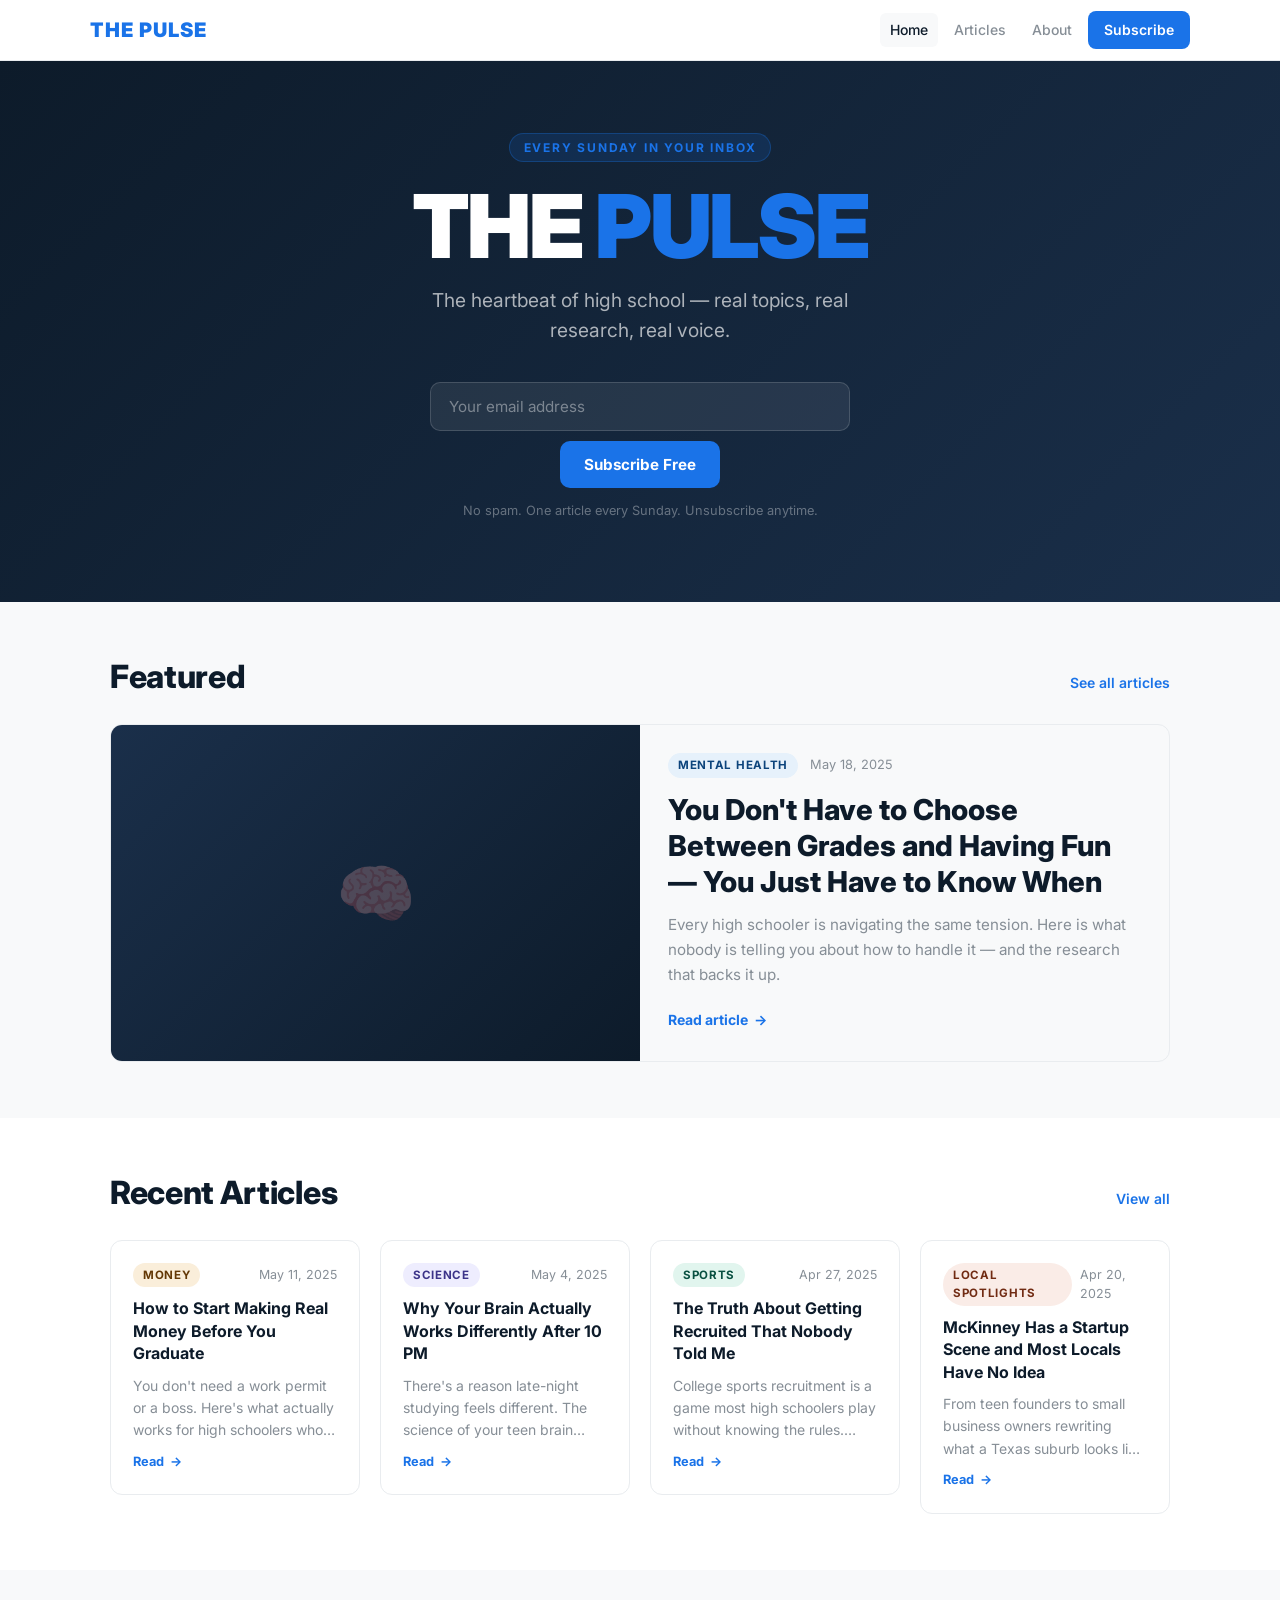
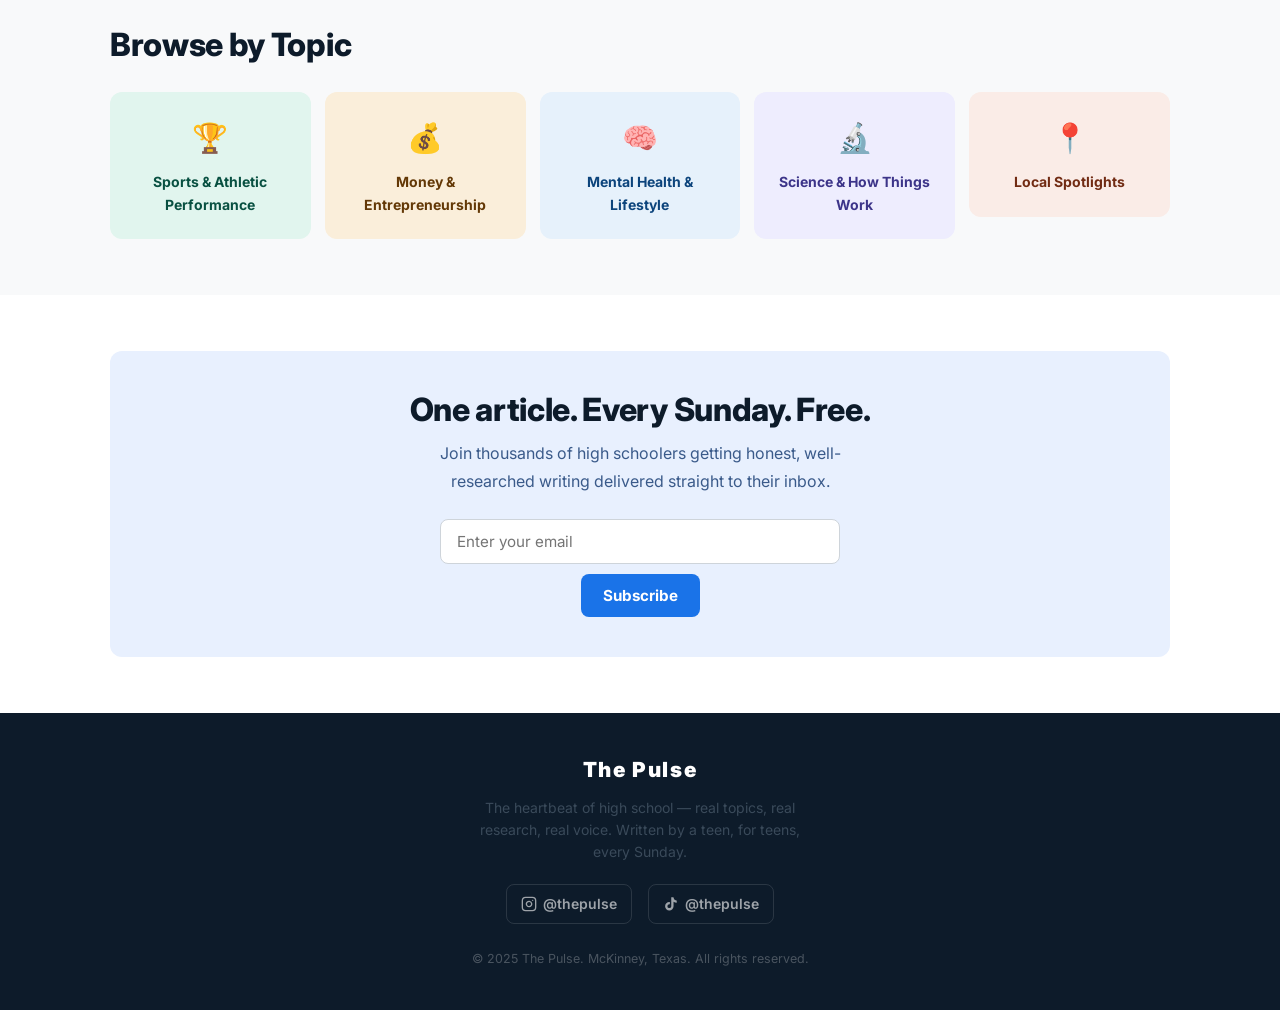
==== index.html @ 5f0cb760 "Launch The Pulse website" ====
<!DOCTYPE html>
<html lang="en">
<head>
  <meta charset="UTF-8" />
  <meta name="viewport" content="width=device-width, initial-scale=1.0" />
  <title>The Pulse — The heartbeat of high school</title>
  <meta name="description" content="Real topics, real research, real voice. The Pulse is a high school publication covering sports, money, mental health, science, and local spotlights." />
  <link rel="stylesheet" href="css/styles.css" />
</head>
<body>

  <!-- NAV -->
  <nav class="nav">
    <div class="nav__inner">
      <a href="index.html" class="nav__logo">The Pulse</a>
      <div class="nav__links">
        <a href="index.html">Home</a>
        <a href="articles.html">Articles</a>
        <a href="about.html">About</a>
        <a href="subscribe.html" class="nav__subscribe">Subscribe</a>
      </div>
      <button class="nav__hamburger" aria-label="Menu">
        <span></span><span></span><span></span>
      </button>
    </div>
    <div class="nav__mobile">
      <a href="index.html">Home</a>
      <a href="articles.html">Articles</a>
      <a href="about.html">About</a>
      <a href="subscribe.html" class="nav__subscribe">Subscribe Free</a>
    </div>
  </nav>

  <!-- HERO -->
  <section class="hero">
    <div class="hero__eyebrow">Every Sunday in your inbox</div>
    <h1 class="hero__title">THE <span>PULSE</span></h1>
    <p class="hero__tagline">The heartbeat of high school — real topics, real research, real voice.</p>
    <form class="hero__form" action="#" method="post">
      <input class="hero__input" type="email" placeholder="Your email address" required />
      <button class="hero__btn" type="submit">Subscribe Free</button>
    </form>
    <p class="hero__note">No spam. One article every Sunday. Unsubscribe anytime.</p>
  </section>

  <!-- FEATURED ARTICLE -->
  <section class="section" style="background: var(--gray-1);">
    <div class="container">
      <div class="section-header">
        <h2>Featured</h2>
        <a href="articles.html">See all articles</a>
      </div>
      <a href="articles/grades-and-fun.html" style="display:block;">
        <article class="featured-card">
          <div class="featured-card__img">
            <span class="featured-card__img-placeholder">🧠</span>
          </div>
          <div class="featured-card__body">
            <div class="featured-card__meta">
              <span class="tag tag--mental">Mental Health</span>
              <span class="featured-card__date">May 18, 2025</span>
            </div>
            <h3 class="featured-card__title">You Don't Have to Choose Between Grades and Having Fun — You Just Have to Know When</h3>
            <p class="featured-card__excerpt">Every high schooler is navigating the same tension. Here is what nobody is telling you about how to handle it — and the research that backs it up.</p>
            <span class="read-link">Read article</span>
          </div>
        </article>
      </a>
    </div>
  </section>

  <!-- RECENT ARTICLES GRID -->
  <section class="section">
    <div class="container">
      <div class="section-header">
        <h2>Recent Articles</h2>
        <a href="articles.html">View all</a>
      </div>
      <div class="article-grid">

        <a href="articles/making-money-in-high-school.html" style="display:block;">
          <article class="article-card">
            <div class="article-card__meta">
              <span class="tag tag--money">Money</span>
              <span class="article-card__date">May 11, 2025</span>
            </div>
            <h3 class="article-card__title">How to Start Making Real Money Before You Graduate</h3>
            <p class="article-card__excerpt">You don't need a work permit or a boss. Here's what actually works for high schoolers who want to earn on their own terms.</p>
            <span class="read-link">Read</span>
          </article>
        </a>

        <a href="articles/brain-at-night.html" style="display:block;">
          <article class="article-card">
            <div class="article-card__meta">
              <span class="tag tag--science">Science</span>
              <span class="article-card__date">May 4, 2025</span>
            </div>
            <h3 class="article-card__title">Why Your Brain Actually Works Differently After 10 PM</h3>
            <p class="article-card__excerpt">There's a reason late-night studying feels different. The science of your teen brain explains everything — including why you can't fall asleep.</p>
            <span class="read-link">Read</span>
          </article>
        </a>

        <a href="articles/sports-recruiting-truth.html" style="display:block;">
          <article class="article-card">
            <div class="article-card__meta">
              <span class="tag tag--sports">Sports</span>
              <span class="article-card__date">Apr 27, 2025</span>
            </div>
            <h3 class="article-card__title">The Truth About Getting Recruited That Nobody Told Me</h3>
            <p class="article-card__excerpt">College sports recruitment is a game most high schoolers play without knowing the rules. Here's what I found out talking to coaches and athletes.</p>
            <span class="read-link">Read</span>
          </article>
        </a>

        <a href="articles/mckinney-startup-scene.html" style="display:block;">
          <article class="article-card">
            <div class="article-card__meta">
              <span class="tag tag--local">Local Spotlights</span>
              <span class="article-card__date">Apr 20, 2025</span>
            </div>
            <h3 class="article-card__title">McKinney Has a Startup Scene and Most Locals Have No Idea</h3>
            <p class="article-card__excerpt">From teen founders to small business owners rewriting what a Texas suburb looks like — here's what's quietly building in our backyard.</p>
            <span class="read-link">Read</span>
          </article>
        </a>

      </div>
    </div>
  </section>

  <!-- CATEGORIES -->
  <section class="section" style="background: var(--gray-1);">
    <div class="container">
      <div class="section-header">
        <h2>Browse by Topic</h2>
      </div>
      <div class="category-grid">
        <a href="articles.html?category=sports">
          <div class="category-card category-card--sports">
            <div class="category-card__icon">🏆</div>
            <div class="category-card__name">Sports & Athletic Performance</div>
          </div>
        </a>
        <a href="articles.html?category=money">
          <div class="category-card category-card--money">
            <div class="category-card__icon">💰</div>
            <div class="category-card__name">Money & Entrepreneurship</div>
          </div>
        </a>
        <a href="articles.html?category=mental">
          <div class="category-card category-card--mental">
            <div class="category-card__icon">🧠</div>
            <div class="category-card__name">Mental Health & Lifestyle</div>
          </div>
        </a>
        <a href="articles.html?category=science">
          <div class="category-card category-card--science">
            <div class="category-card__icon">🔬</div>
            <div class="category-card__name">Science & How Things Work</div>
          </div>
        </a>
        <a href="articles.html?category=local">
          <div class="category-card category-card--local">
            <div class="category-card__icon">📍</div>
            <div class="category-card__name">Local Spotlights</div>
          </div>
        </a>
      </div>
    </div>
  </section>

  <!-- SUBSCRIBE STRIP -->
  <section class="section">
    <div class="container">
      <div class="subscribe-strip">
        <h2>One article. Every Sunday. Free.</h2>
        <p>Join thousands of high schoolers getting honest, well-researched writing delivered straight to their inbox.</p>
        <form class="inline-form" action="#" method="post">
          <input type="email" placeholder="Enter your email" required />
          <button class="btn-primary" type="submit">Subscribe</button>
        </form>
      </div>
    </div>
  </section>

  <!-- FOOTER -->
  <footer class="footer">
    <div class="footer__logo">The Pulse</div>
    <p class="footer__mission">The heartbeat of high school — real topics, real research, real voice. Written by a teen, for teens, every Sunday.</p>
    <div class="footer__socials">
      <a href="#">
        <svg width="16" height="16" viewBox="0 0 24 24" fill="none" stroke="currentColor" stroke-width="2" stroke-linecap="round" stroke-linejoin="round"><rect x="2" y="2" width="20" height="20" rx="5" ry="5"/><path d="M16 11.37A4 4 0 1 1 12.63 8 4 4 0 0 1 16 11.37z"/><line x1="17.5" y1="6.5" x2="17.51" y2="6.5"/></svg>
        @thepulse
      </a>
      <a href="#">
        <svg width="16" height="16" viewBox="0 0 24 24" fill="currentColor"><path d="M19.59 6.69a4.83 4.83 0 01-3.77-4.25V2h-3.45v13.67a2.89 2.89 0 01-2.88 2.5 2.89 2.89 0 01-2.89-2.89 2.89 2.89 0 012.89-2.89c.28 0 .54.04.79.1V9.01a6.33 6.33 0 00-.79-.05 6.34 6.34 0 00-6.34 6.34 6.34 6.34 0 006.34 6.34 6.34 6.34 0 006.33-6.34V8.69a8.18 8.18 0 004.78 1.52V6.76a4.85 4.85 0 01-1.01-.07z"/></svg>
        @thepulse
      </a>
    </div>
    <p class="footer__copy">© 2025 The Pulse. McKinney, Texas. All rights reserved.</p>
  </footer>

  <script src="js/main.js"></script>
</body>
</html>
---- css/styles.css ----
@import url('https://fonts.googleapis.com/css2?family=Inter:wght@300;400;500;600;700;800;900&display=swap');

/* ── Design Tokens ── */
:root {
  --blue:       #1A73E8;
  --blue-light: #E8F0FE;
  --dark:       #0D1B2A;
  --gray-1:     #F8F9FA;
  --gray-2:     #E9ECEF;
  --gray-3:     #CED4DA;
  --gray-4:     #868E96;
  --white:      #FFFFFF;

  /* Category tokens */
  --sports-bg:   #E1F5EE; --sports-text:   #085041;
  --money-bg:    #FAEEDA; --money-text:    #633806;
  --mental-bg:   #E6F1FB; --mental-text:   #0C447C;
  --science-bg:  #EEEDFE; --science-text:  #3C3489;
  --local-bg:    #FAECE7; --local-text:    #712B13;

  --font: 'Inter', -apple-system, BlinkMacSystemFont, sans-serif;
  --radius: 12px;
  --radius-sm: 8px;
  --shadow: 0 2px 12px rgba(13,27,42,.08);
  --shadow-hover: 0 8px 28px rgba(13,27,42,.14);
  --transition: 0.2s ease;
}

/* ── Reset ── */
*, *::before, *::after { box-sizing: border-box; margin: 0; padding: 0; }
html { scroll-behavior: smooth; }
body {
  font-family: var(--font);
  background: var(--white);
  color: var(--dark);
  line-height: 1.6;
  -webkit-font-smoothing: antialiased;
}
img { max-width: 100%; display: block; }
a { color: inherit; text-decoration: none; }
ul { list-style: none; }
button { cursor: pointer; font-family: var(--font); border: none; background: none; }

/* ── Typography ── */
h1 { font-size: clamp(2rem, 6vw, 3.5rem); font-weight: 900; line-height: 1.1; letter-spacing: -0.02em; }
h2 { font-size: clamp(1.4rem, 3vw, 2rem);  font-weight: 800; line-height: 1.2; letter-spacing: -0.01em; }
h3 { font-size: clamp(1.1rem, 2.5vw, 1.35rem); font-weight: 700; line-height: 1.3; }
h4 { font-size: 1rem; font-weight: 600; }
p  { font-size: 1rem; line-height: 1.75; color: #3a4a5a; }

/* ── Layout Helpers ── */
.container { width: 100%; max-width: 1100px; margin: 0 auto; padding: 0 20px; }
.section    { padding: 56px 0; }
.section-sm { padding: 36px 0; }

/* ══════════════════════════════════
   NAV
══════════════════════════════════ */
.nav {
  position: sticky;
  top: 0;
  z-index: 100;
  background: var(--white);
  border-bottom: 1px solid var(--gray-2);
  padding: 0 20px;
}
.nav__inner {
  max-width: 1100px;
  margin: 0 auto;
  height: 60px;
  display: flex;
  align-items: center;
  justify-content: space-between;
}
.nav__logo {
  font-size: 1.25rem;
  font-weight: 900;
  letter-spacing: 0.05em;
  color: var(--blue);
  text-transform: uppercase;
}
.nav__links {
  display: flex;
  align-items: center;
  gap: 6px;
}
.nav__links a {
  font-size: 0.875rem;
  font-weight: 500;
  color: var(--gray-4);
  padding: 6px 10px;
  border-radius: 6px;
  transition: color var(--transition), background var(--transition);
}
.nav__links a:hover,
.nav__links a.active { color: var(--dark); background: var(--gray-1); }
.nav__subscribe {
  background: var(--blue);
  color: var(--white) !important;
  padding: 8px 16px !important;
  border-radius: 8px !important;
  font-weight: 600 !important;
  font-size: 0.875rem;
  transition: opacity var(--transition) !important;
}
.nav__subscribe:hover { opacity: 0.88; background: var(--blue) !important; color: var(--white) !important; }

/* Hamburger */
.nav__hamburger {
  display: none;
  flex-direction: column;
  gap: 5px;
  padding: 8px;
  background: none;
  border: none;
}
.nav__hamburger span {
  display: block;
  width: 22px;
  height: 2px;
  background: var(--dark);
  border-radius: 2px;
  transition: all 0.3s ease;
}
.nav__mobile {
  display: none;
  flex-direction: column;
  gap: 4px;
  padding: 12px 0 16px;
  border-top: 1px solid var(--gray-2);
}
.nav__mobile a {
  font-size: 0.95rem;
  font-weight: 500;
  color: var(--dark);
  padding: 10px 4px;
  border-bottom: 1px solid var(--gray-1);
}
.nav__mobile .nav__subscribe {
  margin-top: 8px;
  text-align: center;
  padding: 12px 16px !important;
  border-radius: 8px !important;
}
.nav__mobile.open { display: flex; }

@media (max-width: 680px) {
  .nav__links { display: none; }
  .nav__hamburger { display: flex; }
}

/* ══════════════════════════════════
   HERO
══════════════════════════════════ */
.hero {
  background: linear-gradient(135deg, #0D1B2A 0%, #1a2f4a 100%);
  color: var(--white);
  padding: 72px 20px 80px;
  text-align: center;
}
.hero__eyebrow {
  display: inline-block;
  font-size: 0.75rem;
  font-weight: 700;
  letter-spacing: 0.15em;
  text-transform: uppercase;
  color: var(--blue);
  background: rgba(26,115,232,.15);
  border: 1px solid rgba(26,115,232,.3);
  border-radius: 100px;
  padding: 4px 14px;
  margin-bottom: 20px;
}
.hero__title {
  font-size: clamp(2.8rem, 10vw, 5.5rem);
  font-weight: 900;
  letter-spacing: -0.03em;
  line-height: 1;
  margin-bottom: 16px;
}
.hero__title span { color: var(--blue); }
.hero__tagline {
  font-size: clamp(0.95rem, 2.5vw, 1.2rem);
  color: rgba(255,255,255,.65);
  max-width: 480px;
  margin: 0 auto 36px;
  font-weight: 400;
  line-height: 1.55;
}
.hero__form {
  display: flex;
  gap: 10px;
  max-width: 420px;
  margin: 0 auto;
  flex-wrap: wrap;
  justify-content: center;
}
.hero__input {
  flex: 1 1 220px;
  padding: 14px 18px;
  border-radius: 10px;
  border: 1.5px solid rgba(255,255,255,.15);
  background: rgba(255,255,255,.08);
  color: var(--white);
  font-size: 0.95rem;
  font-family: var(--font);
  outline: none;
  transition: border-color var(--transition);
}
.hero__input::placeholder { color: rgba(255,255,255,.4); }
.hero__input:focus { border-color: var(--blue); }
.hero__btn {
  padding: 14px 24px;
  background: var(--blue);
  color: var(--white);
  border-radius: 10px;
  font-weight: 700;
  font-size: 0.95rem;
  white-space: nowrap;
  transition: opacity var(--transition), transform var(--transition);
}
.hero__btn:hover { opacity: 0.9; transform: translateY(-1px); }
.hero__note {
  margin-top: 12px;
  font-size: 0.8rem;
  color: rgba(255,255,255,.35);
}

/* ══════════════════════════════════
   SECTION HEADERS
══════════════════════════════════ */
.section-header {
  display: flex;
  align-items: baseline;
  justify-content: space-between;
  margin-bottom: 28px;
  gap: 12px;
}
.section-header h2 { flex-shrink: 0; }
.section-header a {
  font-size: 0.875rem;
  font-weight: 600;
  color: var(--blue);
  white-space: nowrap;
}
.section-header a:hover { text-decoration: underline; }

/* ══════════════════════════════════
   CATEGORY TAG
══════════════════════════════════ */
.tag {
  display: inline-block;
  font-size: 0.72rem;
  font-weight: 700;
  letter-spacing: 0.06em;
  text-transform: uppercase;
  padding: 3px 10px;
  border-radius: 100px;
}
.tag--sports  { background: var(--sports-bg);  color: var(--sports-text); }
.tag--money   { background: var(--money-bg);   color: var(--money-text);  }
.tag--mental  { background: var(--mental-bg);  color: var(--mental-text); }
.tag--science { background: var(--science-bg); color: var(--science-text);}
.tag--local   { background: var(--local-bg);   color: var(--local-text);  }

/* ══════════════════════════════════
   FEATURED ARTICLE CARD
══════════════════════════════════ */
.featured-card {
  background: var(--gray-1);
  border-radius: var(--radius);
  overflow: hidden;
  display: grid;
  grid-template-columns: 1fr;
  border: 1px solid var(--gray-2);
  transition: box-shadow var(--transition), transform var(--transition);
}
.featured-card:hover { box-shadow: var(--shadow-hover); transform: translateY(-2px); }
.featured-card__img {
  width: 100%;
  aspect-ratio: 16/7;
  background: linear-gradient(135deg, #1a2f4a 0%, #0D1B2A 100%);
  display: flex;
  align-items: center;
  justify-content: center;
  overflow: hidden;
}
.featured-card__img-placeholder {
  font-size: 4rem;
  opacity: 0.25;
}
.featured-card__body {
  padding: 28px;
}
.featured-card__meta {
  display: flex;
  align-items: center;
  gap: 12px;
  margin-bottom: 14px;
}
.featured-card__date { font-size: 0.8rem; color: var(--gray-4); }
.featured-card__title {
  font-size: clamp(1.3rem, 3vw, 1.8rem);
  font-weight: 800;
  line-height: 1.25;
  margin-bottom: 12px;
  color: var(--dark);
}
.featured-card__excerpt {
  font-size: 0.95rem;
  color: var(--gray-4);
  line-height: 1.65;
  margin-bottom: 20px;
}
.read-link {
  display: inline-flex;
  align-items: center;
  gap: 6px;
  font-size: 0.875rem;
  font-weight: 700;
  color: var(--blue);
}
.read-link:hover { text-decoration: underline; }
.read-link::after { content: '→'; }

@media (min-width: 720px) {
  .featured-card {
    grid-template-columns: 1fr 1fr;
  }
  .featured-card__img { aspect-ratio: auto; min-height: 260px; }
}

/* ══════════════════════════════════
   ARTICLE GRID
══════════════════════════════════ */
.article-grid {
  display: grid;
  grid-template-columns: 1fr;
  gap: 20px;
}
@media (min-width: 540px)  { .article-grid { grid-template-columns: repeat(2, 1fr); } }
@media (min-width: 900px)  { .article-grid { grid-template-columns: repeat(4, 1fr); } }

.article-card {
  background: var(--white);
  border: 1px solid var(--gray-2);
  border-radius: var(--radius);
  padding: 22px;
  display: flex;
  flex-direction: column;
  gap: 10px;
  transition: box-shadow var(--transition), transform var(--transition);
  cursor: pointer;
}
.article-card:hover { box-shadow: var(--shadow-hover); transform: translateY(-2px); }
.article-card__meta {
  display: flex;
  align-items: center;
  justify-content: space-between;
  gap: 8px;
}
.article-card__date { font-size: 0.78rem; color: var(--gray-4); }
.article-card__title {
  font-size: 1rem;
  font-weight: 700;
  line-height: 1.4;
  color: var(--dark);
}
.article-card__excerpt {
  font-size: 0.875rem;
  color: var(--gray-4);
  line-height: 1.6;
  display: -webkit-box;
  -webkit-line-clamp: 3;
  -webkit-box-orient: vertical;
  overflow: hidden;
  flex: 1;
}
.article-card .read-link { margin-top: auto; font-size: 0.8rem; }

/* ══════════════════════════════════
   CATEGORY CARDS
══════════════════════════════════ */
.category-grid {
  display: grid;
  grid-template-columns: repeat(2, 1fr);
  gap: 14px;
}
@media (min-width: 540px)  { .category-grid { grid-template-columns: repeat(3, 1fr); } }
@media (min-width: 800px)  { .category-grid { grid-template-columns: repeat(5, 1fr); } }

.category-card {
  border-radius: var(--radius);
  padding: 22px 18px;
  cursor: pointer;
  transition: transform var(--transition), box-shadow var(--transition);
  text-align: center;
  border: 1.5px solid transparent;
}
.category-card:hover { transform: translateY(-3px); box-shadow: var(--shadow-hover); }
.category-card__icon { font-size: 1.8rem; margin-bottom: 10px; }
.category-card__name { font-size: 0.875rem; font-weight: 700; }

.category-card--sports  { background: var(--sports-bg);  color: var(--sports-text); }
.category-card--money   { background: var(--money-bg);   color: var(--money-text);  }
.category-card--mental  { background: var(--mental-bg);  color: var(--mental-text); }
.category-card--science { background: var(--science-bg); color: var(--science-text);}
.category-card--local   { background: var(--local-bg);   color: var(--local-text);  }

/* ══════════════════════════════════
   SUBSCRIBE STRIP
══════════════════════════════════ */
.subscribe-strip {
  background: var(--blue-light);
  border-radius: var(--radius);
  padding: 40px 32px;
  text-align: center;
}
.subscribe-strip h2 { color: var(--dark); margin-bottom: 10px; }
.subscribe-strip p  { color: #3a5a8a; margin-bottom: 24px; max-width: 440px; margin-left: auto; margin-right: auto; }
.subscribe-strip .inline-form {
  display: flex;
  gap: 10px;
  max-width: 400px;
  margin: 0 auto;
  flex-wrap: wrap;
  justify-content: center;
}
.inline-form input {
  flex: 1 1 200px;
  padding: 12px 16px;
  border: 1.5px solid var(--gray-3);
  border-radius: 8px;
  font-size: 0.95rem;
  font-family: var(--font);
  outline: none;
  transition: border-color var(--transition);
}
.inline-form input:focus { border-color: var(--blue); }
.btn-primary {
  padding: 12px 22px;
  background: var(--blue);
  color: var(--white);
  border-radius: 8px;
  font-weight: 700;
  font-size: 0.95rem;
  transition: opacity var(--transition);
  white-space: nowrap;
}
.btn-primary:hover { opacity: 0.88; }

/* ══════════════════════════════════
   FOOTER
══════════════════════════════════ */
.footer {
  background: var(--dark);
  color: rgba(255,255,255,.5);
  padding: 40px 20px;
  text-align: center;
}
.footer__logo {
  font-size: 1.3rem;
  font-weight: 900;
  letter-spacing: 0.08em;
  color: var(--white);
  margin-bottom: 10px;
}
.footer__mission {
  font-size: 0.875rem;
  max-width: 360px;
  margin: 0 auto 20px;
  line-height: 1.6;
}
.footer__socials {
  display: flex;
  gap: 16px;
  justify-content: center;
  margin-bottom: 24px;
}
.footer__socials a {
  display: flex;
  align-items: center;
  gap: 6px;
  font-size: 0.875rem;
  font-weight: 600;
  color: rgba(255,255,255,.6);
  padding: 8px 14px;
  border: 1px solid rgba(255,255,255,.12);
  border-radius: 8px;
  transition: color var(--transition), border-color var(--transition);
}
.footer__socials a:hover { color: var(--white); border-color: rgba(255,255,255,.3); }
.footer__copy {
  font-size: 0.78rem;
  color: rgba(255,255,255,.25);
}

/* ══════════════════════════════════
   ARTICLES PAGE
══════════════════════════════════ */
.page-header {
  background: var(--gray-1);
  border-bottom: 1px solid var(--gray-2);
  padding: 40px 20px 0;
}
.page-header__inner {
  max-width: 1100px;
  margin: 0 auto;
}
.page-header h1 { font-size: clamp(1.6rem, 4vw, 2.4rem); margin-bottom: 6px; }
.page-header p  { color: var(--gray-4); margin-bottom: 28px; }

.filter-bar {
  display: flex;
  gap: 8px;
  flex-wrap: wrap;
  padding-bottom: 0;
  overflow-x: auto;
  scrollbar-width: none;
}
.filter-bar::-webkit-scrollbar { display: none; }
.filter-btn {
  padding: 8px 16px;
  border-radius: 100px;
  font-size: 0.8rem;
  font-weight: 600;
  border: 1.5px solid var(--gray-3);
  background: var(--white);
  color: var(--dark);
  transition: all var(--transition);
  white-space: nowrap;
  cursor: pointer;
}
.filter-btn.active,
.filter-btn:hover { border-color: var(--blue); background: var(--blue-light); color: var(--blue); }

.search-bar {
  display: flex;
  align-items: center;
  gap: 10px;
  max-width: 420px;
  background: var(--white);
  border: 1.5px solid var(--gray-3);
  border-radius: 10px;
  padding: 10px 16px;
  margin-bottom: 28px;
  transition: border-color var(--transition);
}
.search-bar:focus-within { border-color: var(--blue); }
.search-bar svg { flex-shrink: 0; color: var(--gray-4); }
.search-bar input {
  border: none;
  outline: none;
  font-family: var(--font);
  font-size: 0.95rem;
  width: 100%;
  color: var(--dark);
}
.search-bar input::placeholder { color: var(--gray-4); }

.filter-tabs-wrapper {
  display: flex;
  flex-direction: column;
  gap: 16px;
  padding: 20px 0;
}

.articles-list {
  display: grid;
  grid-template-columns: 1fr;
  gap: 20px;
}
@media (min-width: 600px)  { .articles-list { grid-template-columns: repeat(2, 1fr); } }
@media (min-width: 900px)  { .articles-list { grid-template-columns: repeat(3, 1fr); } }

.no-results {
  text-align: center;
  padding: 60px 20px;
  color: var(--gray-4);
  font-size: 1rem;
  display: none;
}

/* ══════════════════════════════════
   ARTICLE PAGE
══════════════════════════════════ */
.article-page {
  max-width: 700px;
  margin: 0 auto;
  padding: 40px 20px 80px;
}
.article-page__back {
  display: inline-flex;
  align-items: center;
  gap: 6px;
  font-size: 0.875rem;
  font-weight: 600;
  color: var(--gray-4);
  margin-bottom: 28px;
  transition: color var(--transition);
}
.article-page__back:hover { color: var(--dark); }
.article-page__back::before { content: '←'; }

.article-page__meta {
  display: flex;
  align-items: center;
  gap: 12px;
  margin-bottom: 20px;
  flex-wrap: wrap;
}
.article-page__date { font-size: 0.875rem; color: var(--gray-4); }
.article-page__title {
  font-size: clamp(1.6rem, 5vw, 2.6rem);
  font-weight: 900;
  line-height: 1.15;
  letter-spacing: -0.02em;
  margin-bottom: 18px;
  color: var(--dark);
}
.article-page__byline {
  font-size: 0.875rem;
  color: var(--gray-4);
  font-weight: 500;
  padding-bottom: 28px;
  border-bottom: 1px solid var(--gray-2);
  margin-bottom: 32px;
}
.article-page__byline strong { color: var(--dark); }
.article-page__hero-img {
  width: 100%;
  aspect-ratio: 16/9;
  background: linear-gradient(135deg, #1a2f4a 0%, #0D1B2A 100%);
  border-radius: var(--radius);
  display: flex;
  align-items: center;
  justify-content: center;
  font-size: 5rem;
  opacity: 0.6;
  margin-bottom: 36px;
  overflow: hidden;
}

.article-body h2 { margin: 36px 0 14px; }
.article-body h3 { margin: 28px 0 10px; }
.article-body p  { margin-bottom: 22px; font-size: 1.05rem; line-height: 1.8; color: #2a3a4a; }
.article-body ul, .article-body ol { margin: 0 0 22px 24px; }
.article-body li { font-size: 1.05rem; line-height: 1.8; color: #2a3a4a; margin-bottom: 6px; }
.article-body blockquote {
  border-left: 4px solid var(--blue);
  padding: 16px 20px;
  background: var(--blue-light);
  border-radius: 0 8px 8px 0;
  margin: 28px 0;
  font-style: italic;
  color: #0C447C;
}

.sources-section {
  margin-top: 52px;
  padding-top: 28px;
  border-top: 1px solid var(--gray-2);
}
.sources-section h3 { margin-bottom: 16px; color: var(--dark); }
.sources-section ol { padding-left: 20px; }
.sources-section li { font-size: 0.875rem; color: var(--gray-4); margin-bottom: 8px; line-height: 1.6; }
.sources-section a { color: var(--blue); }
.sources-section a:hover { text-decoration: underline; }

.related-section {
  margin-top: 52px;
  padding-top: 28px;
  border-top: 1px solid var(--gray-2);
}
.related-section h3 { margin-bottom: 20px; }
.related-grid {
  display: grid;
  grid-template-columns: 1fr;
  gap: 14px;
}
@media (min-width: 500px) { .related-grid { grid-template-columns: repeat(2, 1fr); } }

.article-subscribe-strip {
  margin-top: 52px;
  background: var(--dark);
  border-radius: var(--radius);
  padding: 36px 28px;
  text-align: center;
  color: var(--white);
}
.article-subscribe-strip p {
  color: rgba(255,255,255,.65);
  margin-bottom: 20px;
  font-size: 0.95rem;
}
.article-subscribe-strip h3 { color: var(--white); margin-bottom: 8px; font-size: 1.2rem; }
.article-subscribe-strip .inline-form input {
  background: rgba(255,255,255,.08);
  border-color: rgba(255,255,255,.15);
  color: var(--white);
}
.article-subscribe-strip .inline-form input::placeholder { color: rgba(255,255,255,.4); }
.article-subscribe-strip .inline-form input:focus { border-color: var(--blue); }

/* ══════════════════════════════════
   ABOUT PAGE
══════════════════════════════════ */
.about-page {
  max-width: 740px;
  margin: 0 auto;
  padding: 56px 20px 80px;
}
.about-page .photo-placeholder {
  width: 120px;
  height: 120px;
  border-radius: 50%;
  background: var(--gray-2);
  display: flex;
  align-items: center;
  justify-content: center;
  font-size: 3rem;
  margin-bottom: 28px;
  border: 3px solid var(--gray-3);
}
.about-intro { font-size: 1.15rem; font-weight: 700; line-height: 1.5; margin-bottom: 32px; color: var(--dark); }
.about-page h2 { margin: 48px 0 18px; }
.about-page p  { margin-bottom: 18px; }
.about-page .category-list { display: flex; flex-direction: column; gap: 12px; margin-bottom: 32px; }
.about-page .category-item {
  display: flex;
  align-items: flex-start;
  gap: 14px;
  padding: 16px 18px;
  border-radius: var(--radius-sm);
  border: 1px solid var(--gray-2);
}
.about-page .category-item .tag { flex-shrink: 0; margin-top: 2px; }
.about-page .category-item p  { margin: 0; font-size: 0.925rem; }

.about-cta { display: flex; gap: 14px; flex-wrap: wrap; margin-top: 36px; }
.btn-secondary {
  padding: 12px 22px;
  border: 2px solid var(--dark);
  border-radius: 8px;
  font-weight: 700;
  font-size: 0.95rem;
  color: var(--dark);
  transition: all var(--transition);
}
.btn-secondary:hover { background: var(--dark); color: var(--white); }
.btn-social {
  padding: 12px 22px;
  border: 2px solid var(--gray-3);
  border-radius: 8px;
  font-weight: 600;
  font-size: 0.9rem;
  color: var(--dark);
  display: flex;
  align-items: center;
  gap: 8px;
  transition: all var(--transition);
}
.btn-social:hover { border-color: var(--dark); }

/* ══════════════════════════════════
   SUBSCRIBE PAGE
══════════════════════════════════ */
.subscribe-page {
  min-height: calc(100vh - 60px);
  display: flex;
  align-items: center;
  justify-content: center;
  padding: 60px 20px;
  background: var(--gray-1);
}
.subscribe-card {
  background: var(--white);
  border: 1px solid var(--gray-2);
  border-radius: 16px;
  padding: 52px 44px;
  max-width: 500px;
  width: 100%;
  text-align: center;
  box-shadow: var(--shadow);
}
@media (max-width: 500px) { .subscribe-card { padding: 36px 24px; } }
.subscribe-card__logo {
  font-size: 1rem;
  font-weight: 900;
  letter-spacing: 0.1em;
  color: var(--blue);
  text-transform: uppercase;
  margin-bottom: 8px;
}
.subscribe-card h1 {
  font-size: clamp(1.5rem, 4vw, 2rem);
  margin-bottom: 14px;
}
.subscribe-card__perks {
  text-align: left;
  margin: 24px 0;
  display: flex;
  flex-direction: column;
  gap: 10px;
}
.subscribe-card__perk {
  display: flex;
  align-items: flex-start;
  gap: 12px;
  font-size: 0.925rem;
  color: #3a4a5a;
}
.subscribe-card__perk-icon {
  width: 22px;
  height: 22px;
  background: var(--blue-light);
  border-radius: 50%;
  display: flex;
  align-items: center;
  justify-content: center;
  flex-shrink: 0;
  color: var(--blue);
  font-size: 0.75rem;
  font-weight: 700;
  margin-top: 1px;
}
.subscribe-form {
  display: flex;
  flex-direction: column;
  gap: 12px;
  margin-top: 24px;
}
.subscribe-form input {
  padding: 14px 18px;
  border: 1.5px solid var(--gray-3);
  border-radius: 10px;
  font-size: 1rem;
  font-family: var(--font);
  outline: none;
  transition: border-color var(--transition);
  text-align: center;
}
.subscribe-form input:focus { border-color: var(--blue); }
.subscribe-form .btn-primary {
  padding: 15px;
  font-size: 1rem;
  border-radius: 10px;
  width: 100%;
}
.subscribe-next {
  margin-top: 14px;
  font-size: 0.8rem;
  color: var(--gray-4);
  line-height: 1.5;
}

/* Success state */
.success-msg {
  display: none;
  flex-direction: column;
  align-items: center;
  gap: 12px;
  padding: 20px;
}
.success-msg__icon {
  font-size: 2.5rem;
  width: 72px;
  height: 72px;
  background: #E1F5EE;
  border-radius: 50%;
  display: flex;
  align-items: center;
  justify-content: center;
}
.success-msg h3 { font-size: 1.3rem; }
.success-msg p  { color: var(--gray-4); font-size: 0.925rem; }

/* ══════════════════════════════════
   UTILITIES
══════════════════════════════════ */
.divider { height: 1px; background: var(--gray-2); margin: 0; }
.mt-8  { margin-top: 8px; }
.mt-16 { margin-top: 16px; }
.hidden { display: none !important; }

/* Fade in animation */
@keyframes fadeUp {
  from { opacity: 0; transform: translateY(16px); }
  to   { opacity: 1; transform: translateY(0); }
}
.fade-up { animation: fadeUp 0.4s ease forwards; }
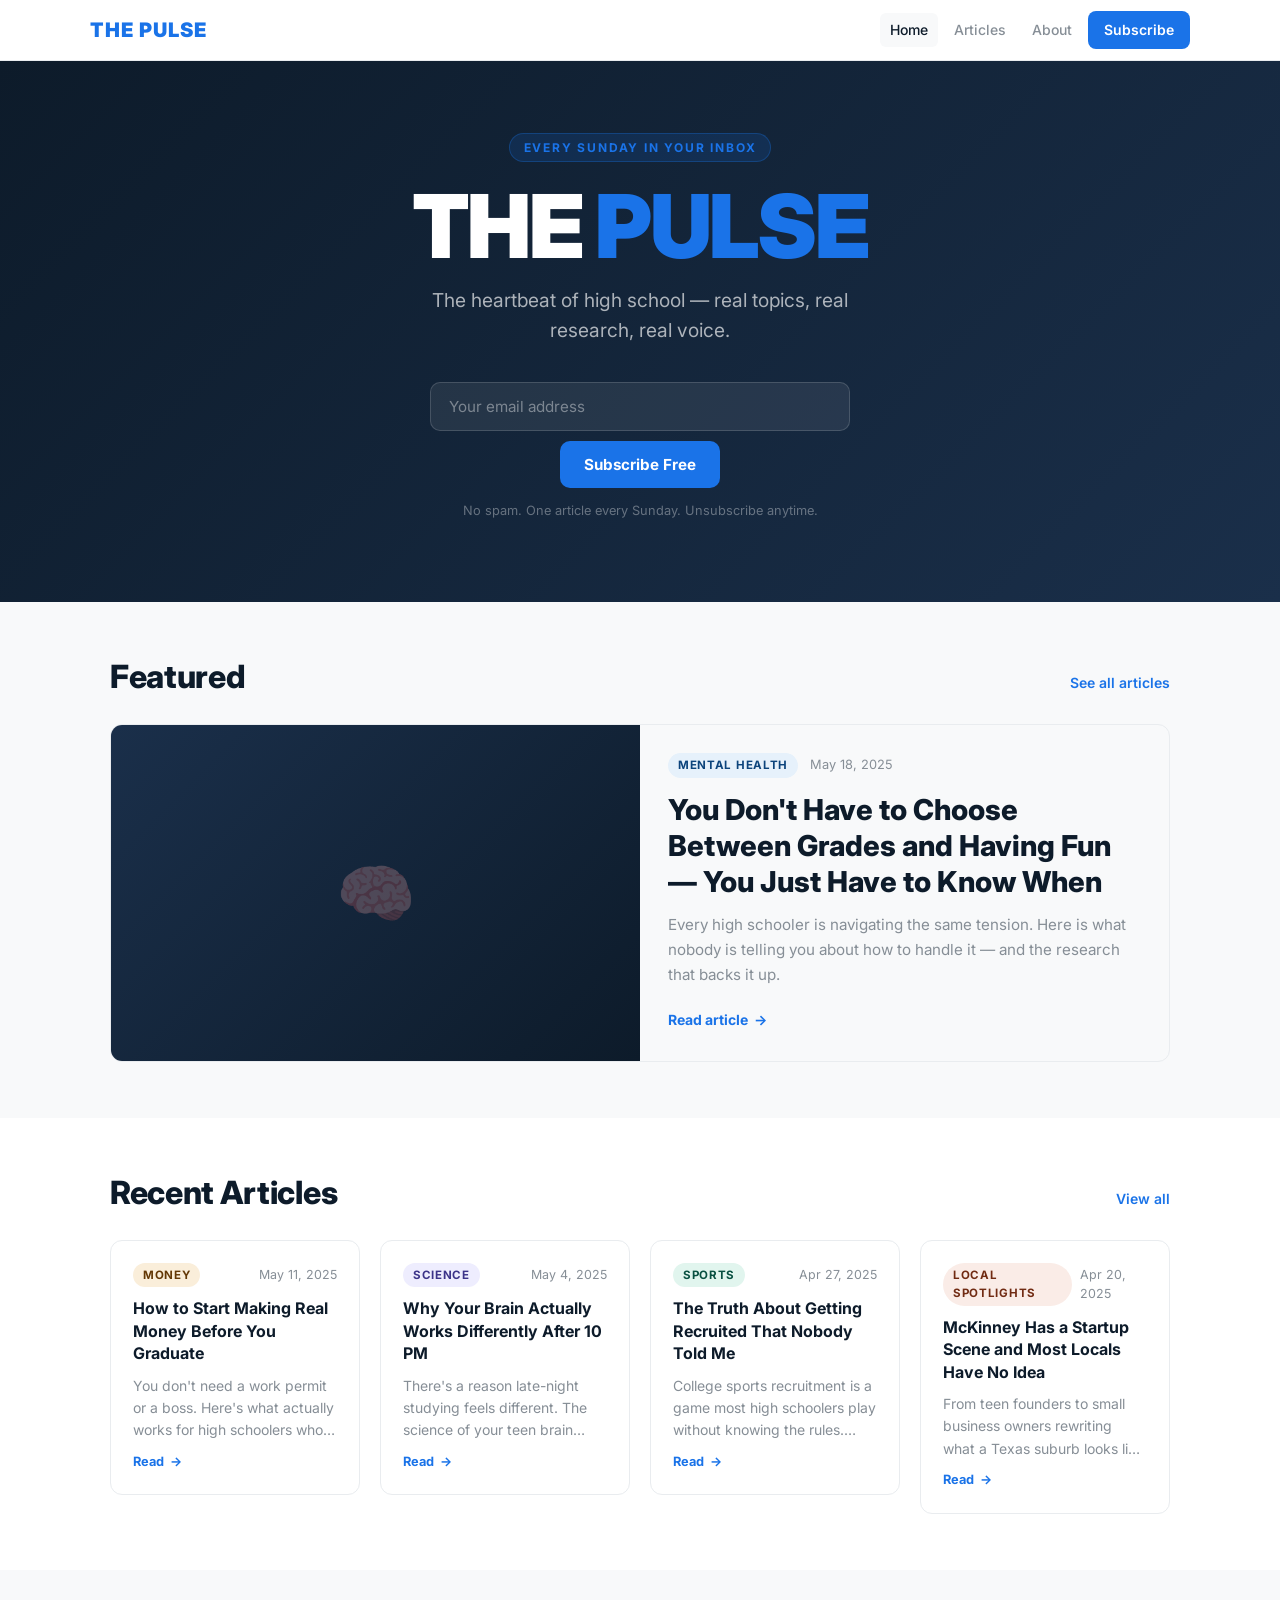
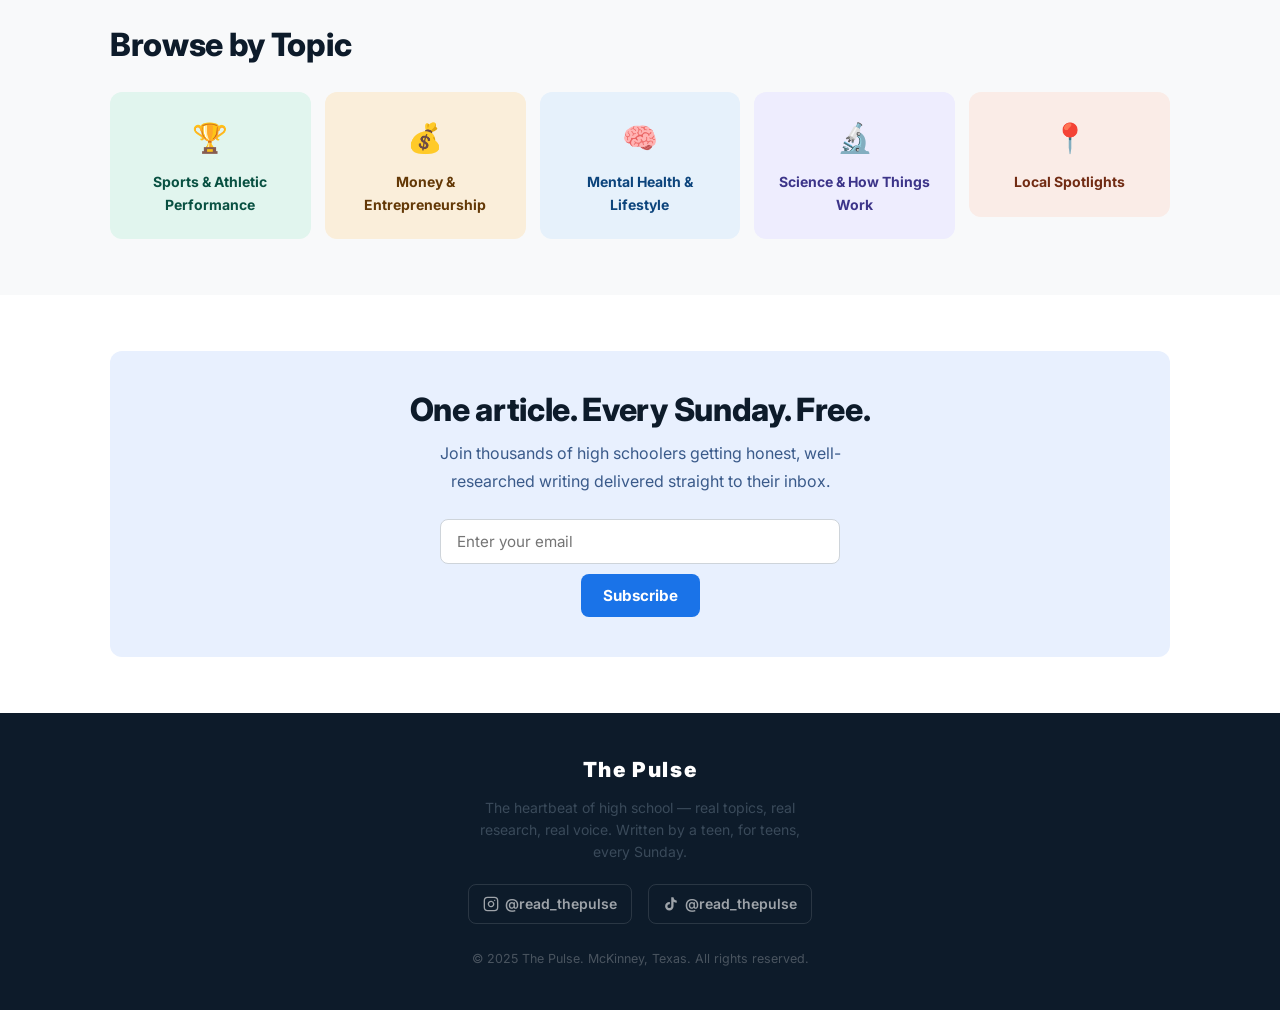
==== commit 3fd38c87: "Fix dead links and subscribe forms - Wire Instagram/TikTok buttons to @read_thepulse across all page" ====
--- a/index.html
+++ b/index.html
@@ -190,13 +190,13 @@
     <div class="footer__logo">The Pulse</div>
     <p class="footer__mission">The heartbeat of high school — real topics, real research, real voice. Written by a teen, for teens, every Sunday.</p>
     <div class="footer__socials">
-      <a href="#">
+      <a href="https://www.instagram.com/read_thepulse/" target="_blank" rel="noopener">
         <svg width="16" height="16" viewBox="0 0 24 24" fill="none" stroke="currentColor" stroke-width="2" stroke-linecap="round" stroke-linejoin="round"><rect x="2" y="2" width="20" height="20" rx="5" ry="5"/><path d="M16 11.37A4 4 0 1 1 12.63 8 4 4 0 0 1 16 11.37z"/><line x1="17.5" y1="6.5" x2="17.51" y2="6.5"/></svg>
-        @thepulse
+        @read_thepulse
       </a>
-      <a href="#">
+      <a href="https://www.tiktok.com/@read_thepulse" target="_blank" rel="noopener">
         <svg width="16" height="16" viewBox="0 0 24 24" fill="currentColor"><path d="M19.59 6.69a4.83 4.83 0 01-3.77-4.25V2h-3.45v13.67a2.89 2.89 0 01-2.88 2.5 2.89 2.89 0 01-2.89-2.89 2.89 2.89 0 012.89-2.89c.28 0 .54.04.79.1V9.01a6.33 6.33 0 00-.79-.05 6.34 6.34 0 00-6.34 6.34 6.34 6.34 0 006.34 6.34 6.34 6.34 0 006.33-6.34V8.69a8.18 8.18 0 004.78 1.52V6.76a4.85 4.85 0 01-1.01-.07z"/></svg>
-        @thepulse
+        @read_thepulse
       </a>
     </div>
     <p class="footer__copy">© 2025 The Pulse. McKinney, Texas. All rights reserved.</p>
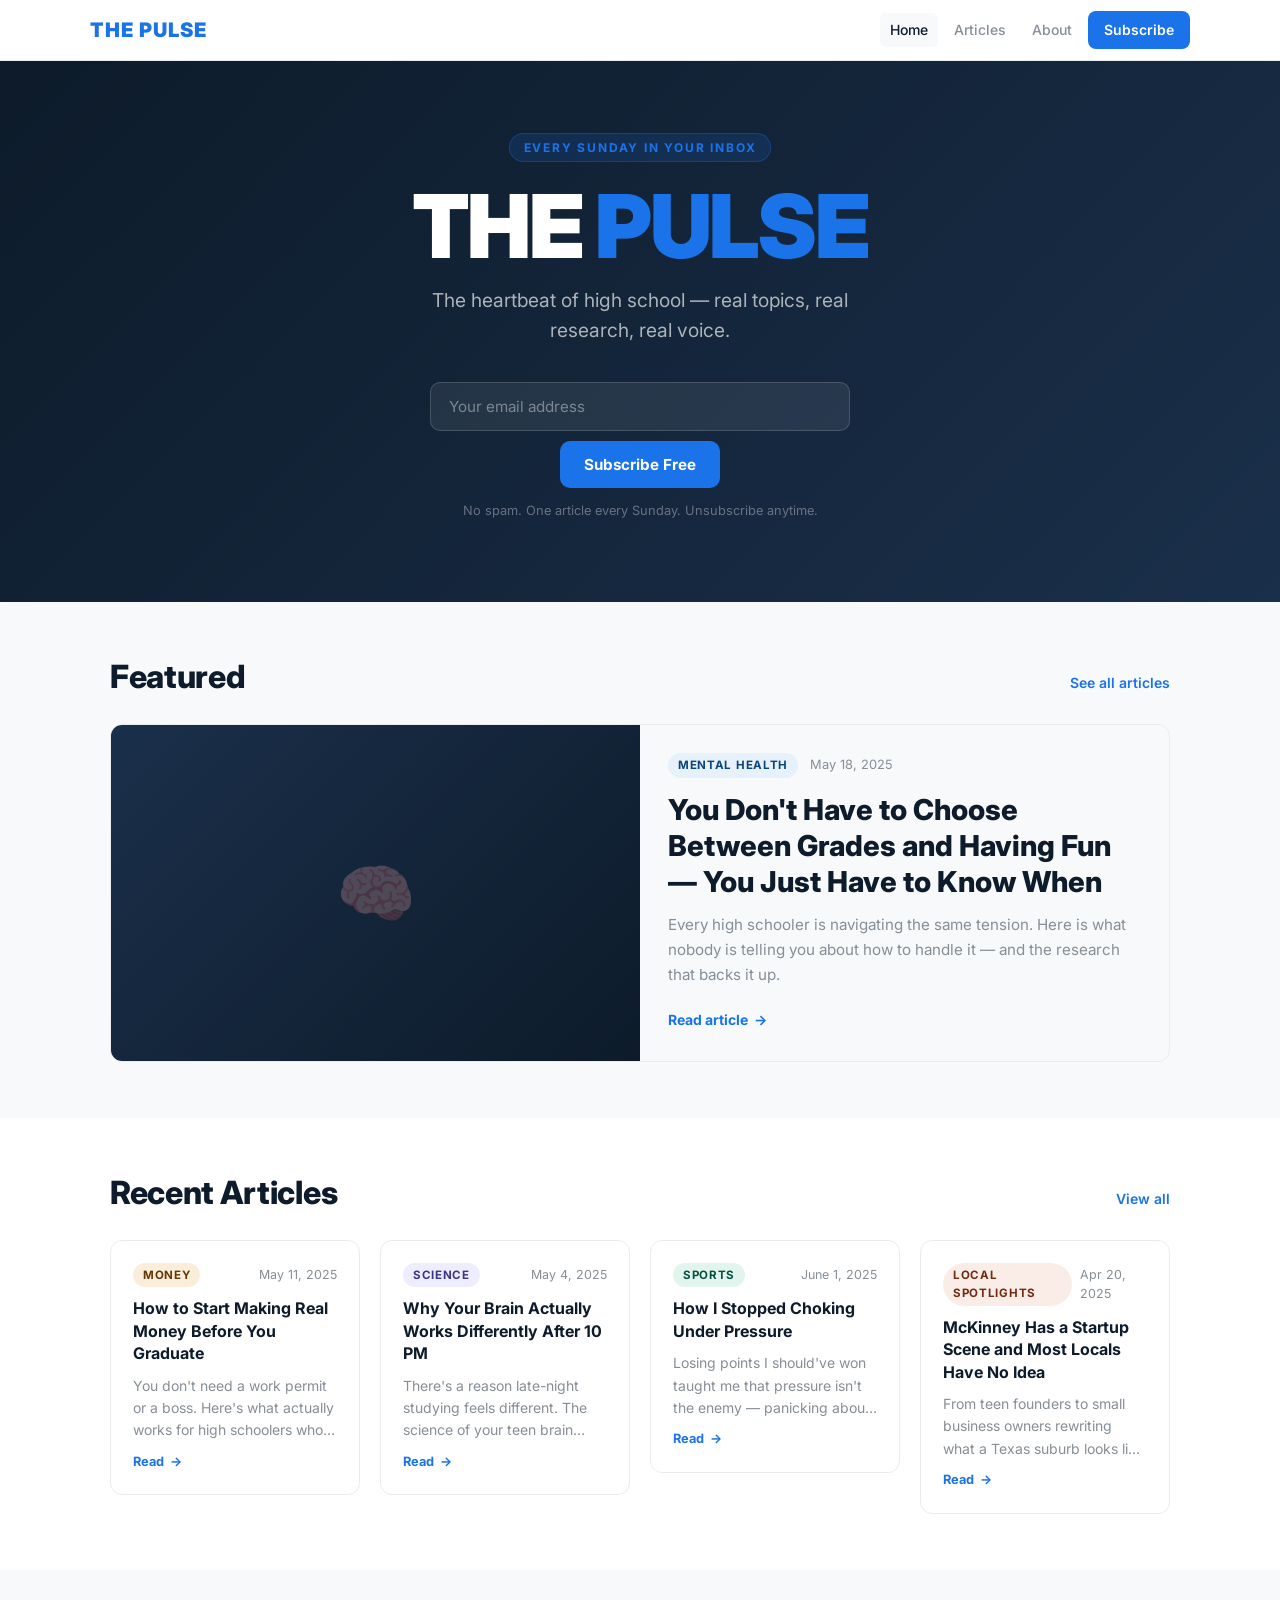
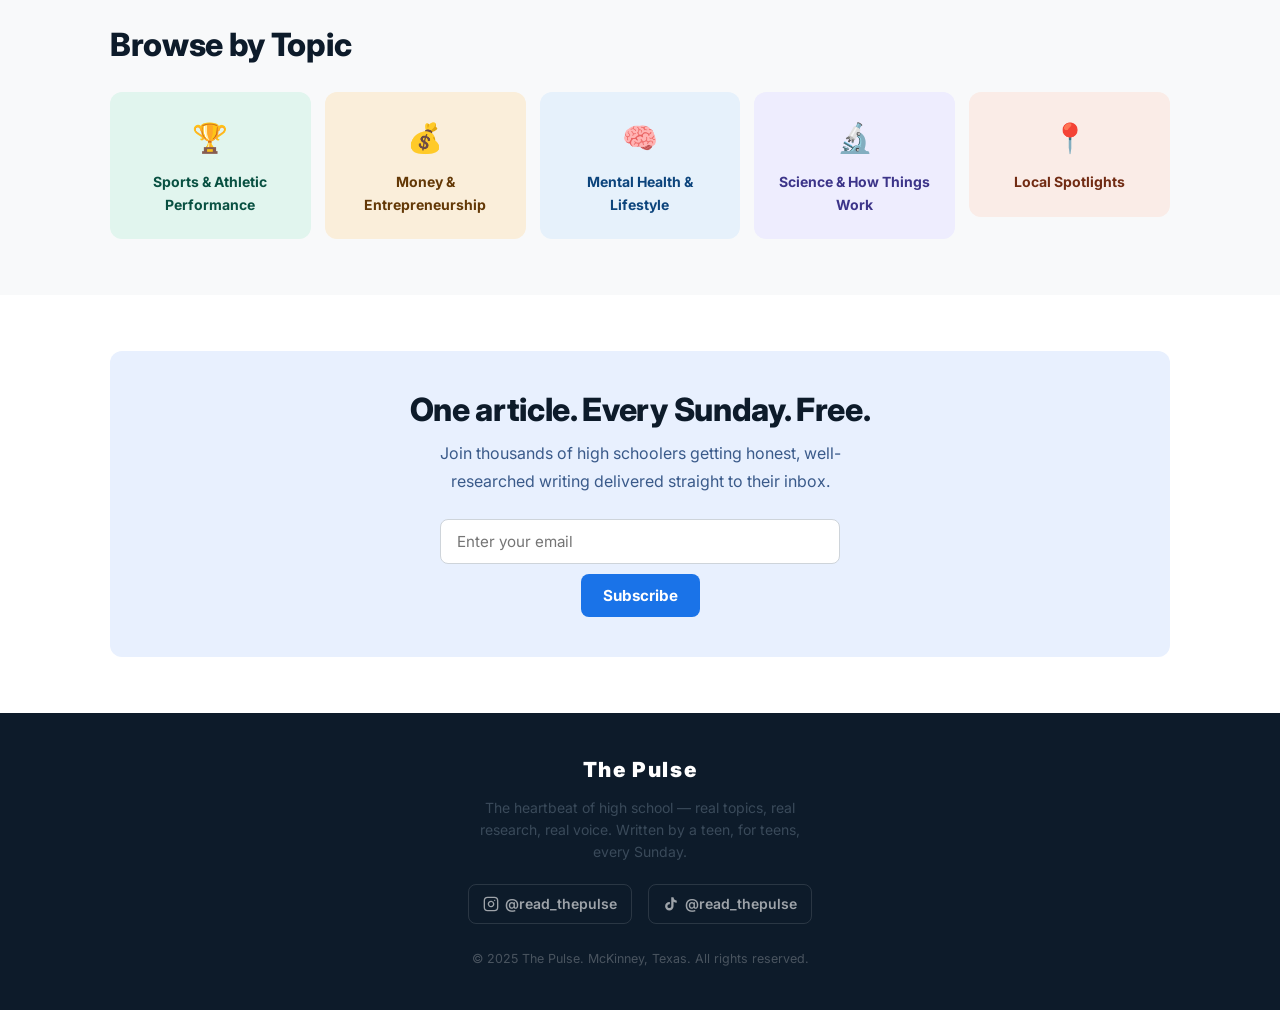
==== commit b5c599ed: "Refresh articles to authentic teen voice - Remove the recruiting piece - Add "How I Stopped Choking " ====
--- a/index.html
+++ b/index.html
@@ -102,14 +102,14 @@
           </article>
         </a>
 
-        <a href="articles/sports-recruiting-truth.html" style="display:block;">
+        <a href="articles/choking-under-pressure.html" style="display:block;">
           <article class="article-card">
             <div class="article-card__meta">
               <span class="tag tag--sports">Sports</span>
-              <span class="article-card__date">Apr 27, 2025</span>
-            </div>
-            <h3 class="article-card__title">The Truth About Getting Recruited That Nobody Told Me</h3>
-            <p class="article-card__excerpt">College sports recruitment is a game most high schoolers play without knowing the rules. Here's what I found out talking to coaches and athletes.</p>
+              <span class="article-card__date">June 1, 2025</span>
+            </div>
+            <h3 class="article-card__title">How I Stopped Choking Under Pressure</h3>
+            <p class="article-card__excerpt">Losing points I should've won taught me that pressure isn't the enemy — panicking about the pressure is. Here's what actually helped.</p>
             <span class="read-link">Read</span>
           </article>
         </a>
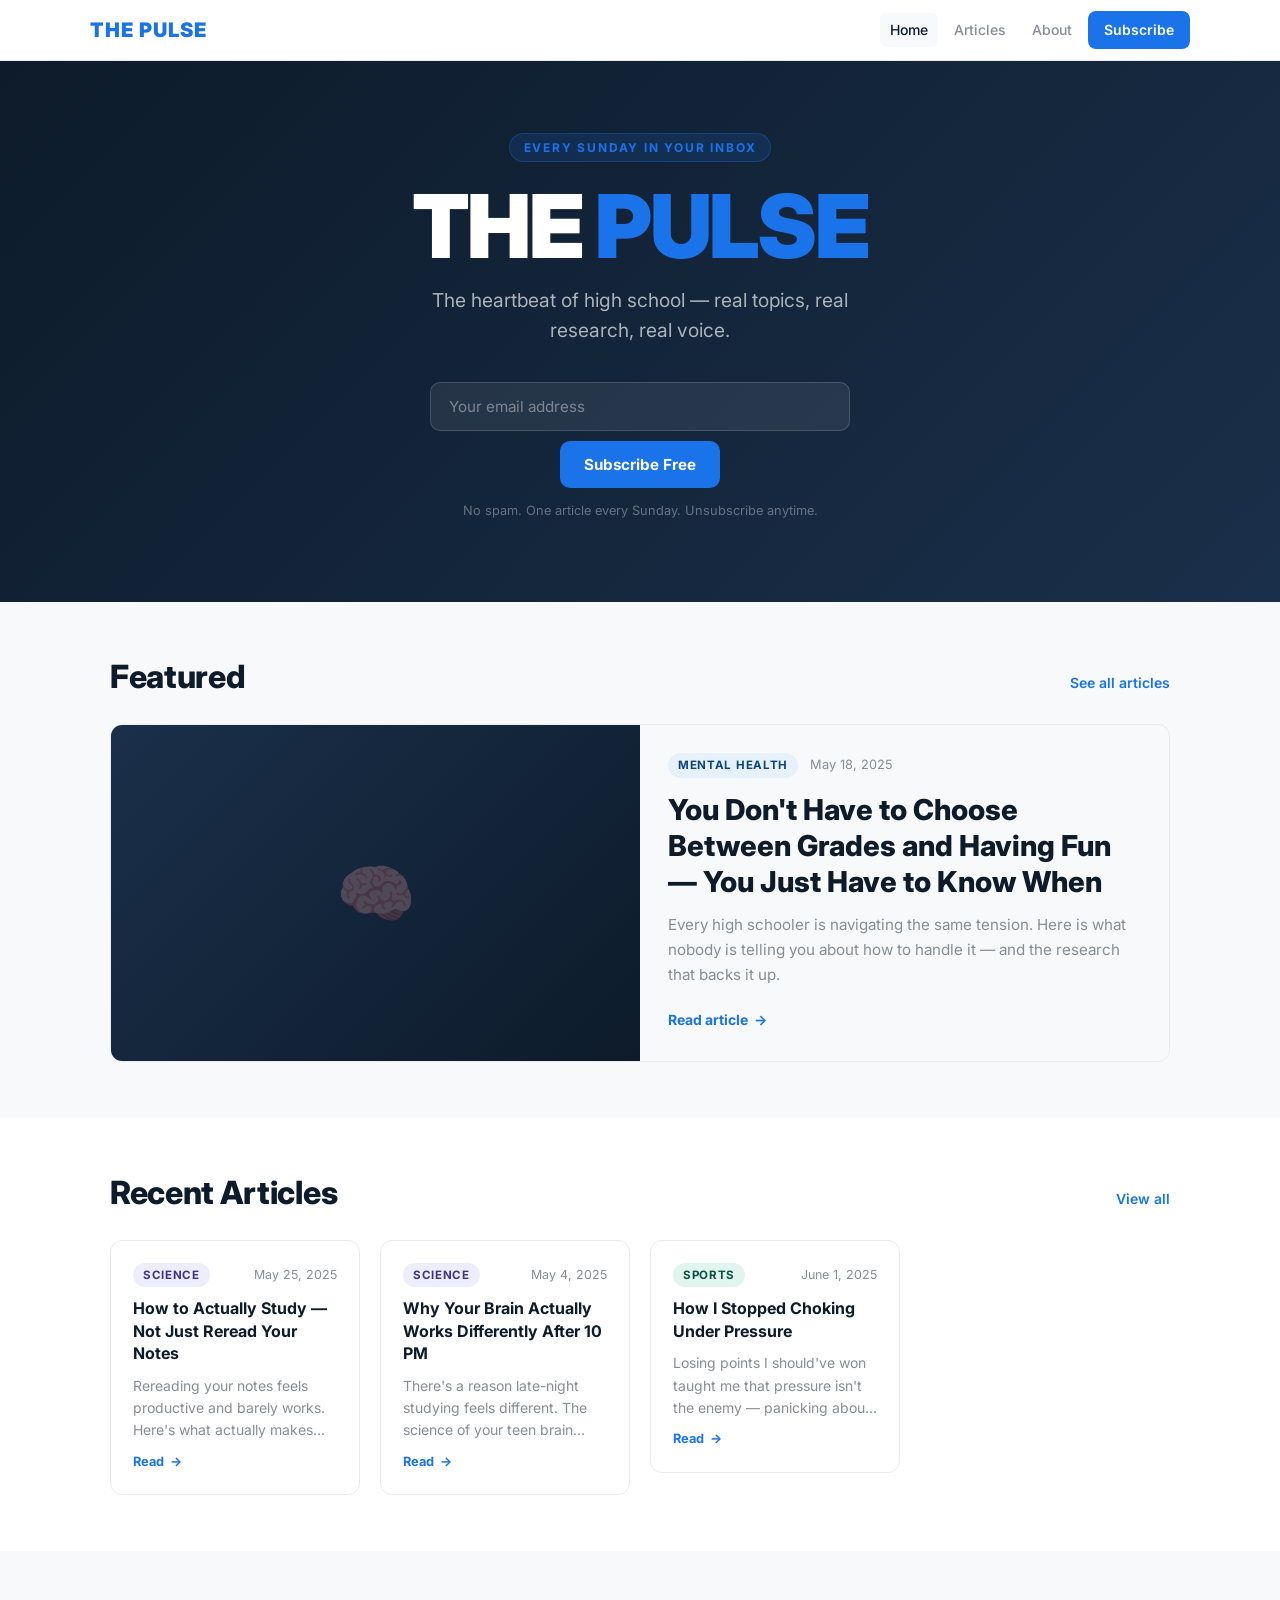
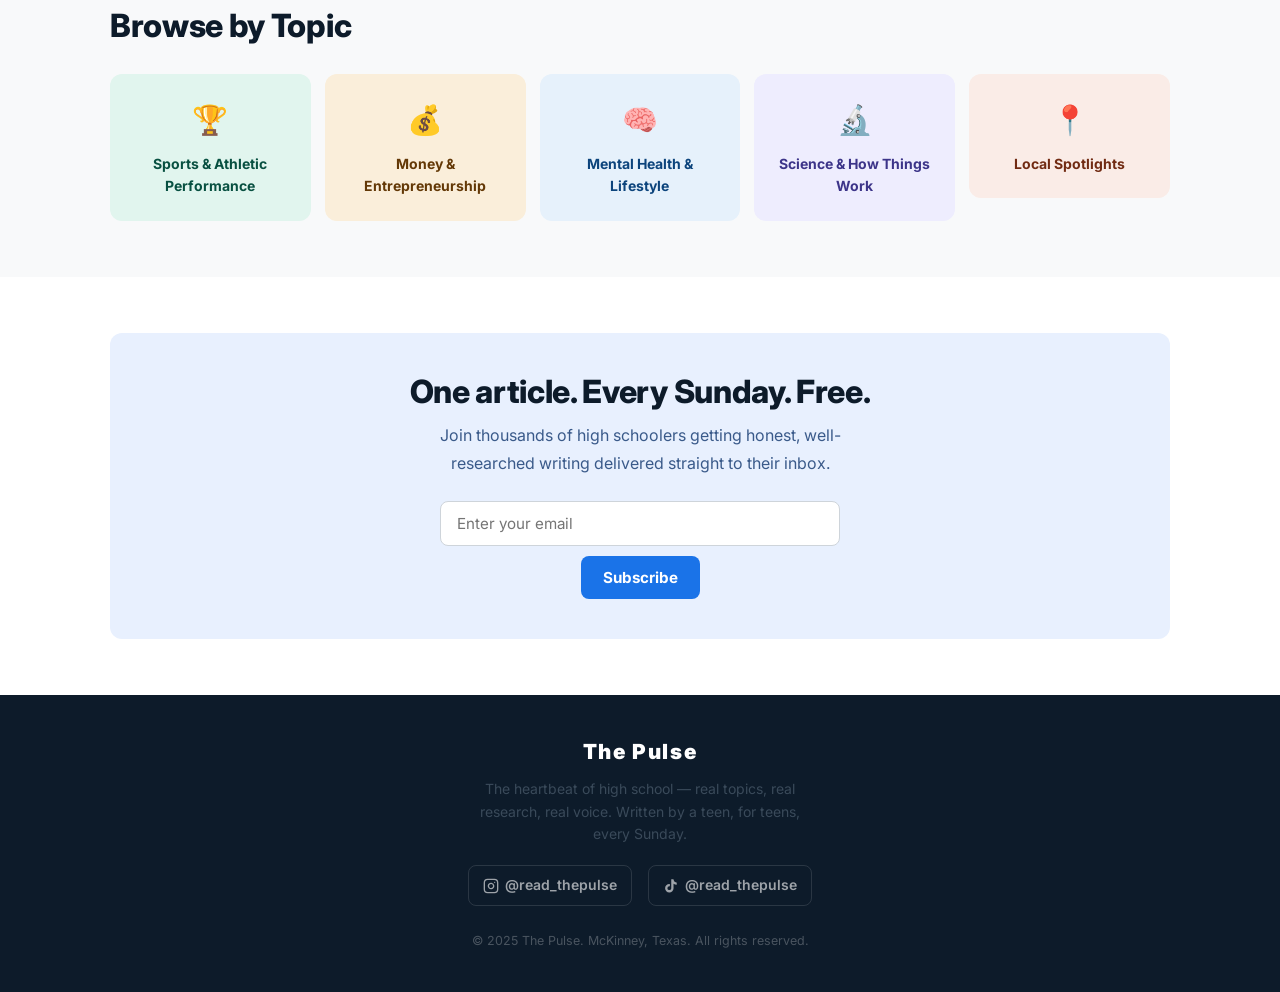
==== commit 7b14226e: "Remove money and local articles Now 4 articles: choking, study, grades, brain. Updated homepage grid" ====
--- a/index.html
+++ b/index.html
@@ -78,14 +78,14 @@
       </div>
       <div class="article-grid">
 
-        <a href="articles/making-money-in-high-school.html" style="display:block;">
+        <a href="articles/how-to-actually-study.html" style="display:block;">
           <article class="article-card">
             <div class="article-card__meta">
-              <span class="tag tag--money">Money</span>
-              <span class="article-card__date">May 11, 2025</span>
+              <span class="tag tag--science">Science</span>
+              <span class="article-card__date">May 25, 2025</span>
             </div>
-            <h3 class="article-card__title">How to Start Making Real Money Before You Graduate</h3>
-            <p class="article-card__excerpt">You don't need a work permit or a boss. Here's what actually works for high schoolers who want to earn on their own terms.</p>
+            <h3 class="article-card__title">How to Actually Study — Not Just Reread Your Notes</h3>
+            <p class="article-card__excerpt">Rereading your notes feels productive and barely works. Here's what actually makes things stick — backed by real cognitive science.</p>
             <span class="read-link">Read</span>
           </article>
         </a>
@@ -110,18 +110,6 @@
             </div>
             <h3 class="article-card__title">How I Stopped Choking Under Pressure</h3>
             <p class="article-card__excerpt">Losing points I should've won taught me that pressure isn't the enemy — panicking about the pressure is. Here's what actually helped.</p>
-            <span class="read-link">Read</span>
-          </article>
-        </a>
-
-        <a href="articles/mckinney-startup-scene.html" style="display:block;">
-          <article class="article-card">
-            <div class="article-card__meta">
-              <span class="tag tag--local">Local Spotlights</span>
-              <span class="article-card__date">Apr 20, 2025</span>
-            </div>
-            <h3 class="article-card__title">McKinney Has a Startup Scene and Most Locals Have No Idea</h3>
-            <p class="article-card__excerpt">From teen founders to small business owners rewriting what a Texas suburb looks like — here's what's quietly building in our backyard.</p>
             <span class="read-link">Read</span>
           </article>
         </a>
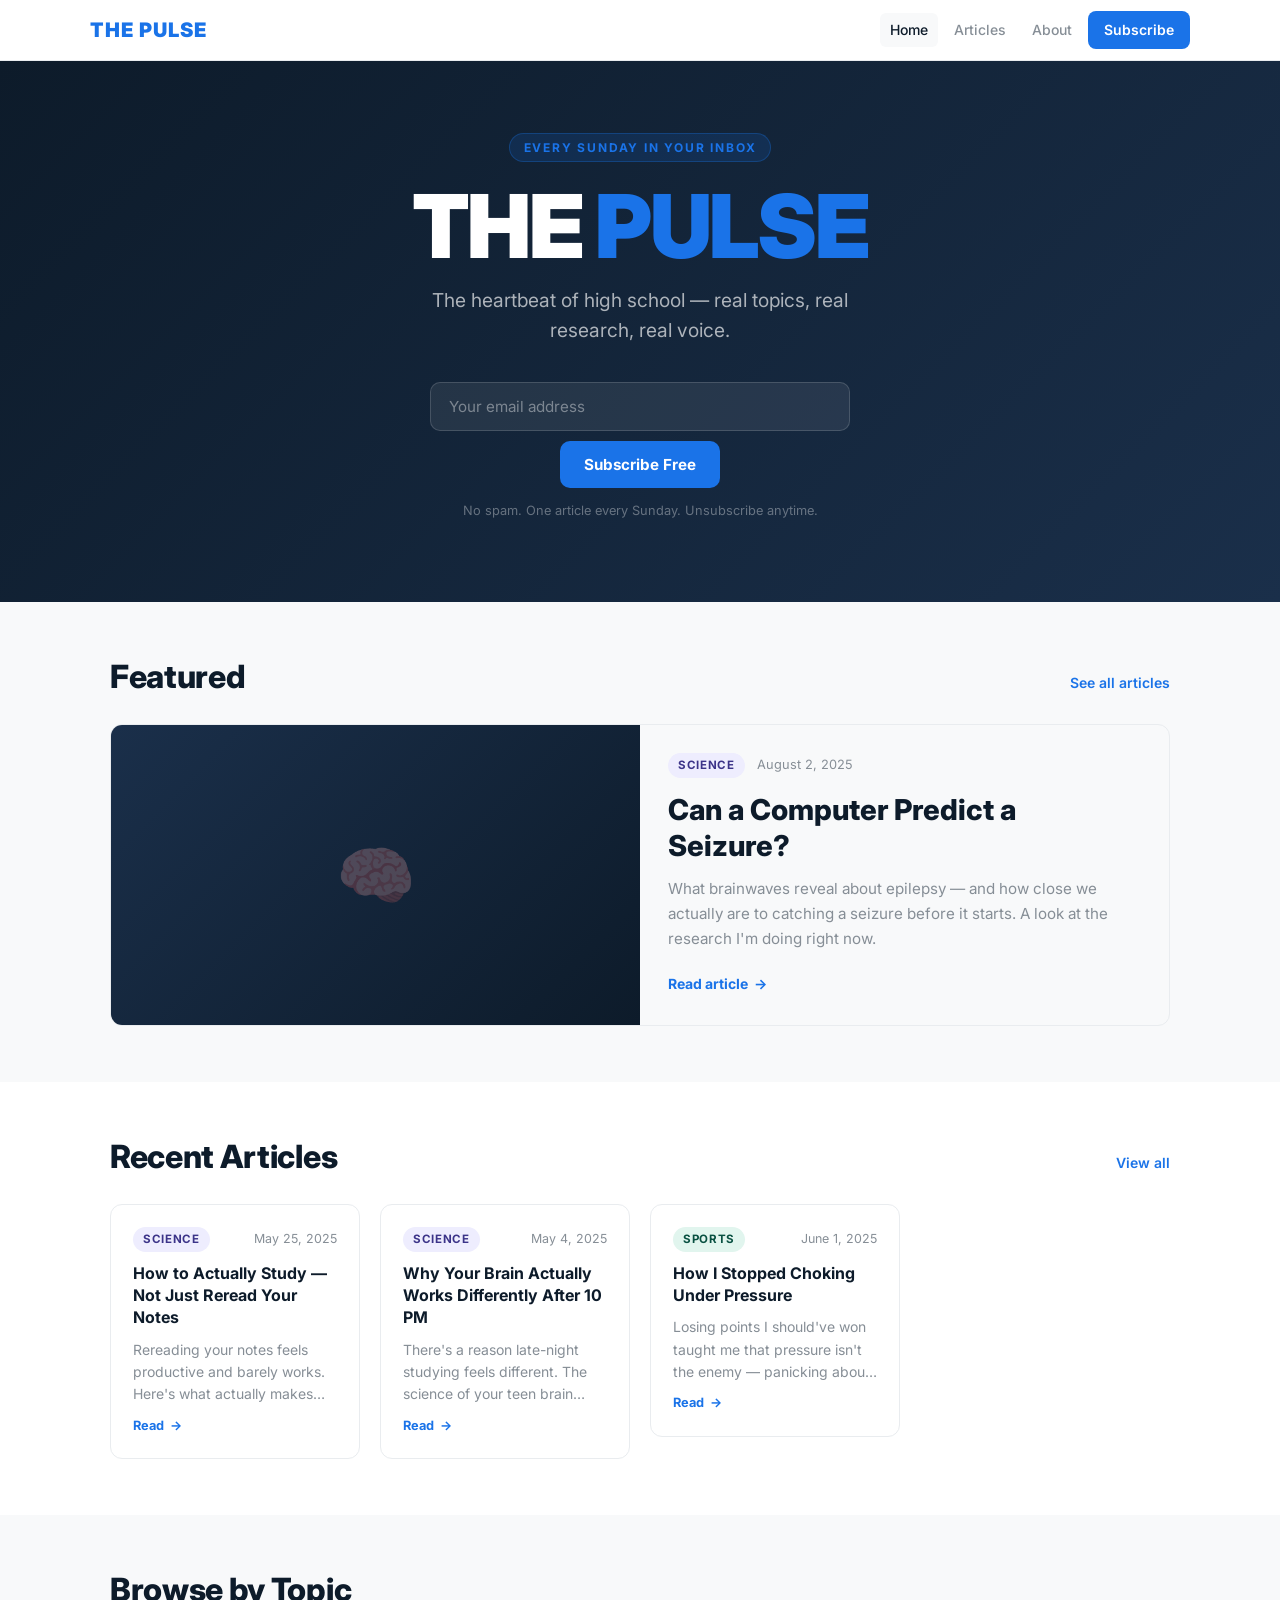
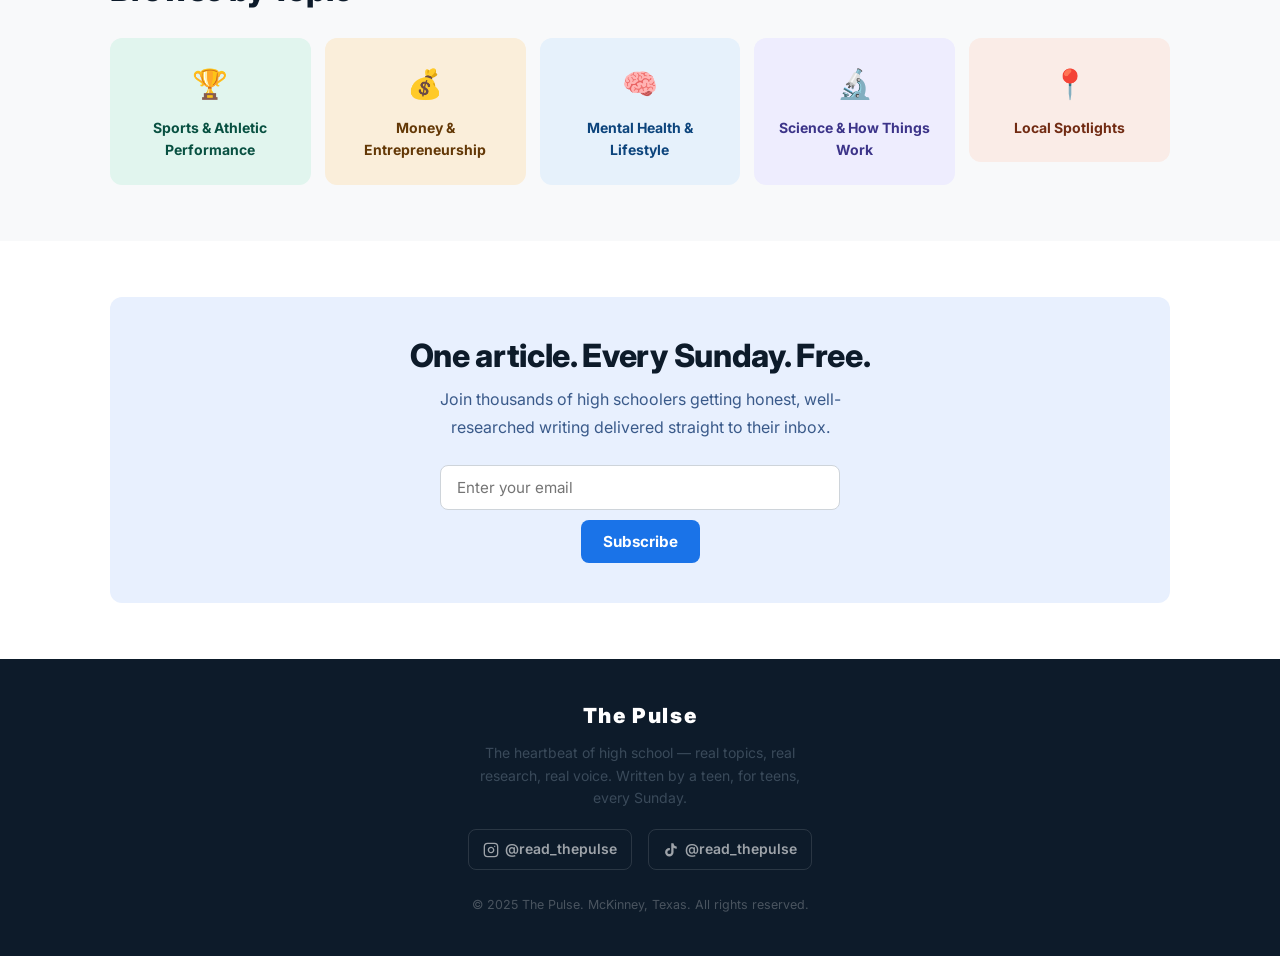
==== commit 984502c6: "Add "Can a Computer Predict a Seizure?" — feature it New neuroscience explainer tied to my EEG resea" ====
--- a/index.html
+++ b/index.html
@@ -50,18 +50,18 @@
         <h2>Featured</h2>
         <a href="articles.html">See all articles</a>
       </div>
-      <a href="articles/grades-and-fun.html" style="display:block;">
+      <a href="articles/predicting-seizures.html" style="display:block;">
         <article class="featured-card">
           <div class="featured-card__img">
             <span class="featured-card__img-placeholder">🧠</span>
           </div>
           <div class="featured-card__body">
             <div class="featured-card__meta">
-              <span class="tag tag--mental">Mental Health</span>
-              <span class="featured-card__date">May 18, 2025</span>
+              <span class="tag tag--science">Science</span>
+              <span class="featured-card__date">August 2, 2025</span>
             </div>
-            <h3 class="featured-card__title">You Don't Have to Choose Between Grades and Having Fun — You Just Have to Know When</h3>
-            <p class="featured-card__excerpt">Every high schooler is navigating the same tension. Here is what nobody is telling you about how to handle it — and the research that backs it up.</p>
+            <h3 class="featured-card__title">Can a Computer Predict a Seizure?</h3>
+            <p class="featured-card__excerpt">What brainwaves reveal about epilepsy — and how close we actually are to catching a seizure before it starts. A look at the research I'm doing right now.</p>
             <span class="read-link">Read article</span>
           </div>
         </article>
